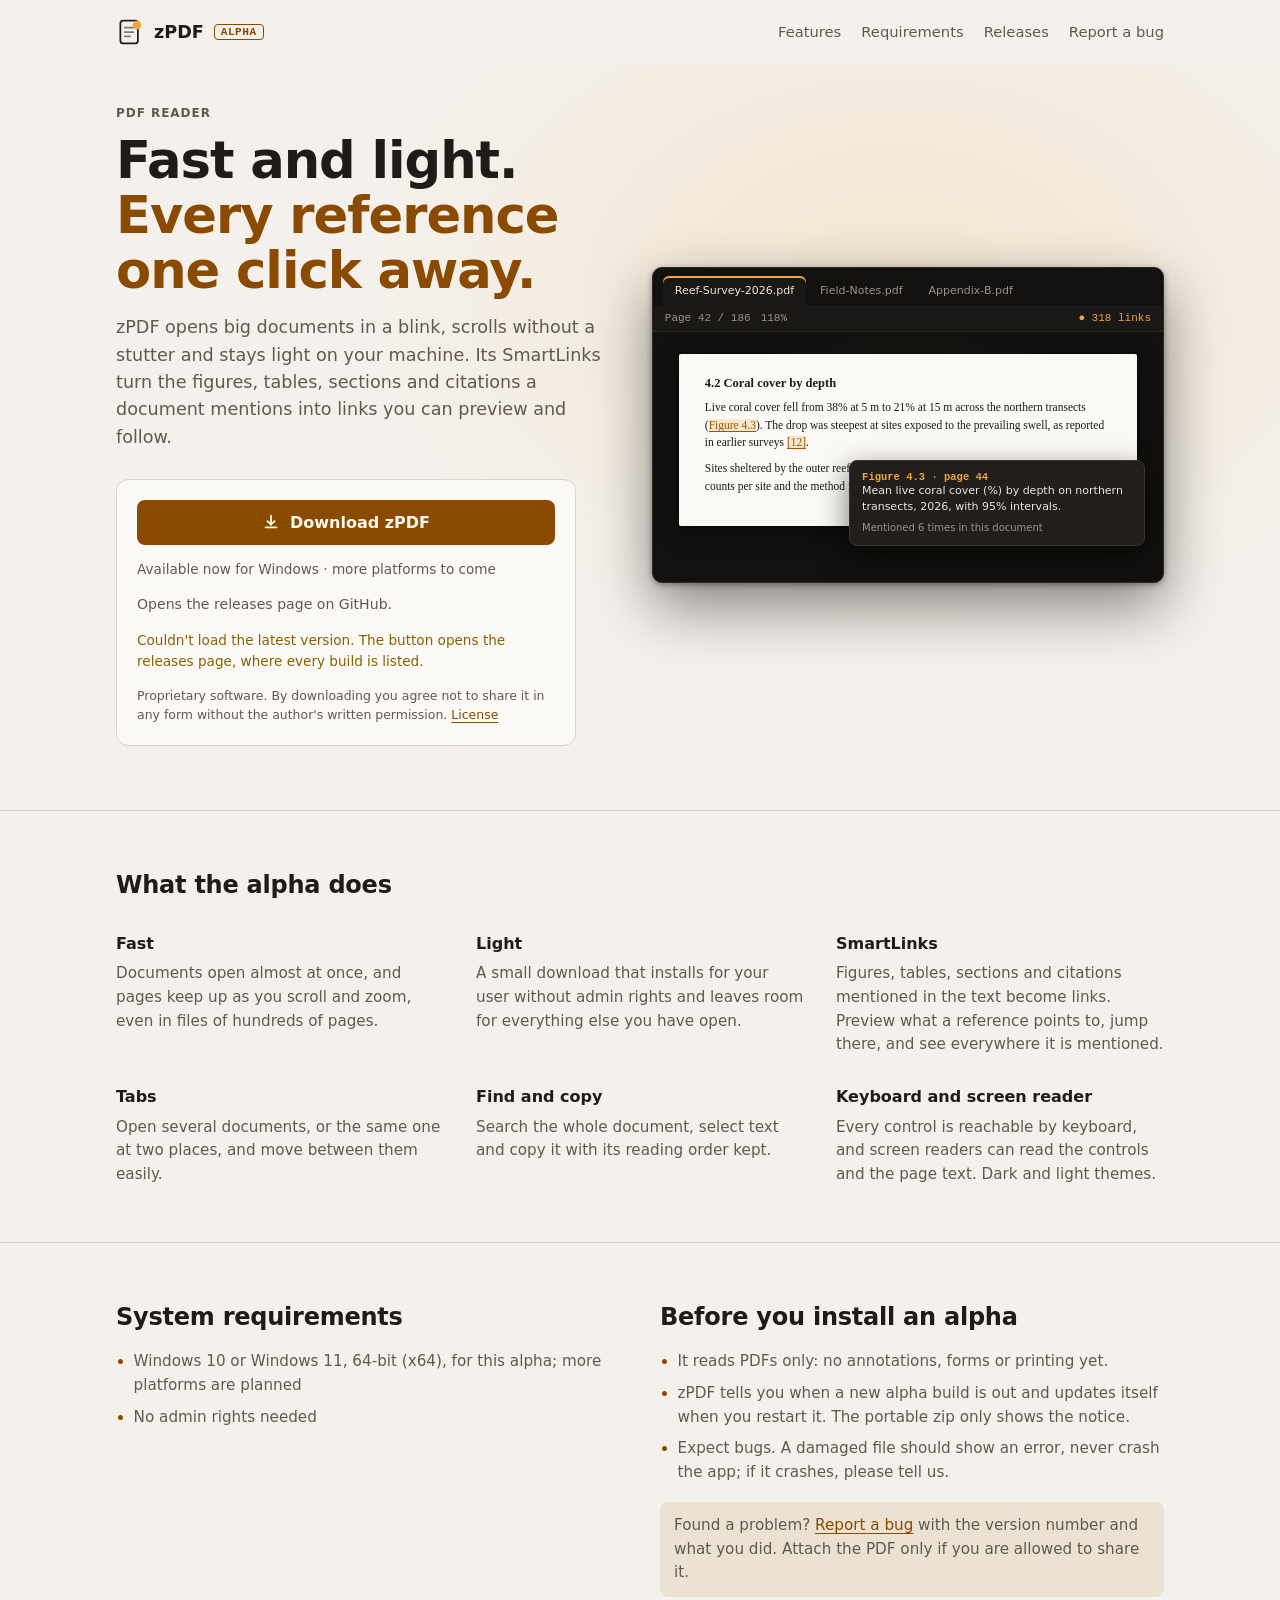
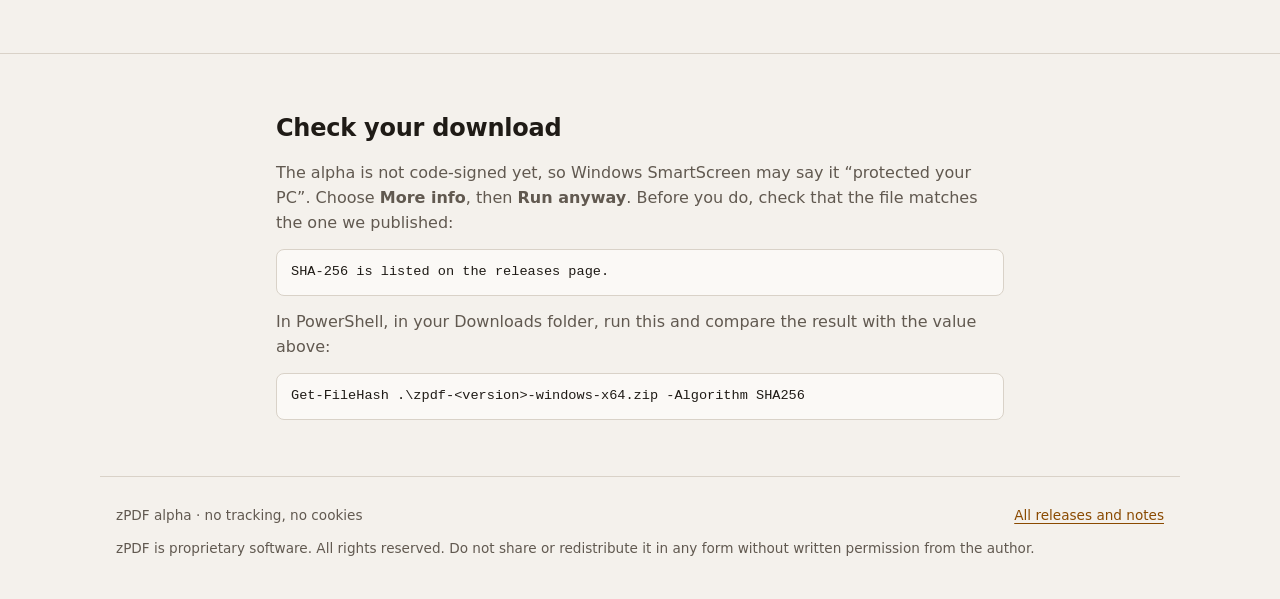
==== index.html @ 21616369 "Deploy site from 5c12f1c88e99c430d25306619b7993c9d563f057" ====
<!doctype html>
<html lang="en">
<head>
<meta charset="utf-8">
<meta name="viewport" content="width=device-width, initial-scale=1, viewport-fit=cover">
<title>zPDF Alpha</title>
<meta name="description" content="zPDF is a fast, lightweight PDF reader with SmartLinks. Download the alpha.">
<meta name="color-scheme" content="dark light">
<meta name="theme-color" content="#121110">
<meta name="referrer" content="strict-origin-when-cross-origin">
<meta http-equiv="Content-Security-Policy" content="default-src 'self'; script-src 'self'; style-src 'self'; img-src 'self' data:; connect-src https://api.github.com; base-uri 'none'; form-action 'none'">
<link rel="icon" href="icon.svg" type="image/svg+xml">
<link rel="stylesheet" href="style.css">
<script type="module" src="main.js"></script>
</head>
<body>

<header>
  <div class="wrap">
    <a class="brand" href="#top">
      <svg viewBox="0 0 32 32" aria-hidden="true"><rect x="5" y="3" width="20" height="26" rx="3" fill="none" stroke="currentColor" stroke-width="2"/><path d="M10 11h10M10 16h10M10 21h6" stroke="currentColor" stroke-width="2" stroke-linecap="round" opacity=".55"/><circle cx="24" cy="8" r="5" fill="#f0a63a"/></svg>
      zPDF <span class="tag">ALPHA</span>
    </a>
    <nav aria-label="Site">
      <a class="hide-sm" href="#features">Features</a>
      <a class="hide-sm" href="#requirements">Requirements</a>
      <a id="nav-releases" href="https://github.com/ahmedzagh-auto/zpdf-releases/releases">Releases</a>
      <a id="nav-bugs" href="https://github.com/ahmedzagh-auto/zpdf-releases/issues/new">Report a bug</a>
    </nav>
  </div>
</header>

<main id="top">
  <div class="hero">
    <div class="wrap">
      <div>
        <p class="eyebrow">PDF reader</p>
        <h1>Fast and light. <em>Every reference one click away.</em></h1>
        <p class="lede">zPDF opens big documents in a blink, scrolls without a stutter and stays light on your machine. Its SmartLinks turn the figures, tables, sections and citations a document mentions into links you can preview and follow.</p>

        <div class="card" id="download" aria-live="polite">
          <a class="btn" id="dl-main" href="https://github.com/ahmedzagh-auto/zpdf-releases/releases">
            <svg viewBox="0 0 20 20" aria-hidden="true"><path d="M10 3v10m0 0-4-4m4 4 4-4M4 16h12" fill="none" stroke="currentColor" stroke-width="2" stroke-linecap="round" stroke-linejoin="round"/></svg>
            <span id="dl-label">Download zPDF</span>
          </a>
          <div class="meta" id="dl-meta"><span>Available now for Windows · more platforms to come</span></div>
          <p class="alt" id="dl-alt">Opens the releases page on GitHub.</p>
          <p class="status" id="dl-status" hidden></p>
          <p class="fine">Proprietary software. By downloading you agree not to share it in any form without the author's written permission. <a href="#license">License</a></p>
        </div>
      </div>

      <div class="shot" role="img" aria-label="The zPDF window showing a research report, with a reference to a figure highlighted and a preview of that figure's caption.">
        <div class="bar"><span class="tab on">Reef-Survey-2026.pdf</span><span class="tab">Field-Notes.pdf</span><span class="tab">Appendix-B.pdf</span></div>
        <div class="tools"><span>Page 42 / 186</span><span>118%</span><span class="pill">● 318 links</span></div>
        <div class="stage">
          <div class="page">
            <p class="ph">4.2 Coral cover by depth</p>
            <p>Live coral cover fell from 38% at 5 m to 21% at 15 m across the northern transects (<span class="ref">Figure 4.3</span>). The drop was steepest at sites exposed to the prevailing swell, as reported in earlier surveys <span class="ref">[12]</span>.</p>
            <p>Sites sheltered by the outer reef kept higher cover at every depth; <span class="ref">Table 4.1</span> lists the counts per site and the method follows <span class="ref">Section 2.4</span>.</p>
          </div>
          <div class="peek" aria-hidden="true">
            <div class="k">Figure 4.3 · page 44</div>
            Mean live coral cover (%) by depth on northern transects, 2026, with 95% intervals.
            <div class="n">Mentioned 6 times in this document</div>
          </div>
        </div>
      </div>
    </div>
  </div>

  <section id="features">
    <div class="wrap">
      <h2>What the alpha does</h2>
      <div class="features">
        <div><h3>Fast</h3><p>Documents open almost at once, and pages keep up as you scroll and zoom, even in files of hundreds of pages.</p></div>
        <div><h3>Light</h3><p>A small download that installs for your user without admin rights and leaves room for everything else you have open.</p></div>
        <div><h3>SmartLinks</h3><p>Figures, tables, sections and citations mentioned in the text become links. Preview what a reference points to, jump there, and see everywhere it is mentioned.</p></div>
        <div><h3>Tabs</h3><p>Open several documents, or the same one at two places, and move between them easily.</p></div>
        <div><h3>Find and copy</h3><p>Search the whole document, select text and copy it with its reading order kept.</p></div>
        <div><h3>Keyboard and screen reader</h3><p>Every control is reachable by keyboard, and screen readers can read the controls and the page text. Dark and light themes.</p></div>
      </div>
    </div>
  </section>

  <section id="requirements">
    <div class="wrap cols">
      <div>
        <h2>System requirements</h2>
        <ul>
          <li>Windows 10 or Windows 11, 64-bit (x64), for this alpha; more platforms are planned</li>
          <li>No admin rights needed</li>
        </ul>
      </div>
      <div>
        <h2>Before you install an alpha</h2>
        <ul>
          <li>It reads PDFs only: no annotations, forms or printing yet.</li>
          <li>zPDF tells you when a new alpha build is out and updates itself when you restart it. The portable zip only shows the notice.</li>
          <li>Expect bugs. A damaged file should show an error, never crash the app; if it crashes, please tell us.</li>
        </ul>
        <p class="note">Found a problem? <a href="https://github.com/ahmedzagh-auto/zpdf-releases/issues/new" class="bug-link">Report a bug</a> with the version number and what you did. Attach the PDF only if you are allowed to share it.</p>
      </div>
    </div>
  </section>

  <section id="verify">
    <div class="wrap verify">
      <h2>Check your download</h2>
      <p>The alpha is not code-signed yet, so Windows SmartScreen may say it “protected your PC”. Choose <b>More info</b>, then <b>Run anyway</b>. Before you do, check that the file matches the one we published:</p>
      <div class="hashrow">
        <div class="code" id="hash" aria-label="SHA-256 of the download">SHA-256 is listed on the releases page.</div>
        <button class="copy" id="copy-hash" type="button" hidden>Copy</button>
      </div>
      <p>In PowerShell, in your Downloads folder, run this and compare the result with the value above:</p>
      <div class="code" id="ps">Get-FileHash .\zpdf-&lt;version&gt;-windows-x64.zip -Algorithm SHA256</div>
    </div>
  </section>
</main>

<footer>
  <div class="wrap">
    <span>zPDF alpha · no tracking, no cookies</span>
    <p class="license" id="license">zPDF is proprietary software. All rights reserved. Do not share or redistribute it in any form without written permission from the author.</p>
    <a id="foot-releases" href="https://github.com/ahmedzagh-auto/zpdf-releases/releases">All releases and notes</a>
  </div>
</footer>
</body>
</html>
---- style.css ----
/* zPDF alpha download page (specs/007-download-site DES-2, DES-3).
   Layout: one column, max 1080px. Hero = pitch + download card beside a drawn reader window; then features, requirements/caveats, verify, footer. Lamplight tokens (design/lamplight-shell.html), dark-first. */
:root {
  --bg: #121110; --surface: #1a1816; --raised: #211e1b; --text: #ece6dd; --muted: #a39a8f;
  --line: #2c2824; --accent: #f0a63a; --accent-ink: #1a1206; --accent-soft: rgba(240,166,58,.14);
  --glow: radial-gradient(ellipse 60% 70% at 70% 30%, rgba(240,166,58,.10), rgba(240,166,58,0) 70%);
  --paper: #fbf9f5; --ink: #1c1b1a; --ink-muted: #5d5a55; --link-on-page: #9a5605;
  --warning: #f2c94c;
  --font-ui: "Segoe UI Variable Text", "Segoe UI", system-ui, -apple-system, sans-serif;
  --font-display: "Segoe UI Variable Display", "Segoe UI", system-ui, -apple-system, sans-serif;
  --font-mono: "Cascadia Mono", "Cascadia Code", Consolas, ui-monospace, monospace;
  --font-page: Cambria, "Source Serif 4", Georgia, serif;
  color-scheme: dark;
}
@media (prefers-color-scheme: light) { :root:not([data-theme="dark"]) {
  --bg: #f4f1ec; --surface: #fbf9f6; --raised: #efebe5; --text: #1f1b16; --muted: #615950;
  --line: #d9d2c8; --accent: #8a4a00; --accent-ink: #fff8ee; --accent-soft: rgba(154,86,5,.10);
  --glow: radial-gradient(ellipse 60% 70% at 70% 30%, rgba(240,166,58,.16), rgba(240,166,58,0) 70%);
  --warning: #8a6100; color-scheme: light;
} }
:root[data-theme="light"] {
  --bg: #f4f1ec; --surface: #fbf9f6; --raised: #efebe5; --text: #1f1b16; --muted: #615950;
  --line: #d9d2c8; --accent: #8a4a00; --accent-ink: #fff8ee; --accent-soft: rgba(154,86,5,.10);
  --glow: radial-gradient(ellipse 60% 70% at 70% 30%, rgba(240,166,58,.16), rgba(240,166,58,0) 70%);
  --warning: #8a6100; color-scheme: light;
}
* { box-sizing: border-box; }
body { margin: 0; background: var(--bg); color: var(--text); font: 16px/1.55 var(--font-ui); }
.wrap { max-width: 1080px; margin: 0 auto; padding-left: max(16px, env(safe-area-inset-left, 0px)); padding-right: max(16px, env(safe-area-inset-right, 0px)); }
a { color: var(--accent); text-underline-offset: 3px; }
:focus-visible { outline: 2px solid var(--accent); outline-offset: 2px; border-radius: 4px; }
h1, h2, h3 { font-family: var(--font-display); text-wrap: balance; margin: 0; }
h2 { font-size: 1.5rem; font-weight: 600; letter-spacing: -.01em; }
h3 { font-size: 1rem; font-weight: 600; }
p { margin: 0; }
.eyebrow { font-size: .75rem; letter-spacing: .08em; text-transform: uppercase; color: var(--muted); font-weight: 600; }

header .wrap { display: flex; align-items: center; justify-content: space-between; gap: 16px; padding-block: 18px; }
.brand { display: flex; align-items: center; gap: 10px; font: 600 1.1rem var(--font-display); color: var(--text); text-decoration: none; }
.brand svg { width: 28px; height: 28px; }
.brand .tag { font: 600 .7rem var(--font-mono); color: var(--accent); border: 1px solid var(--accent); border-radius: 4px; padding: 1px 6px; letter-spacing: .04em; }
nav { display: flex; gap: 20px; font-size: .92rem; }
nav a { color: var(--muted); text-decoration: none; }
nav a:hover { color: var(--text); }

.hero { background: var(--glow); }
.hero .wrap { display: grid; grid-template-columns: minmax(0, 1fr) minmax(0, 1.05fr); gap: 48px; align-items: center; padding-block: 40px 64px; }
.hero h1 { margin-top: 10px; font-size: clamp(2.1rem, 5vw, 3.2rem); line-height: 1.08; font-weight: 600; letter-spacing: -.02em; }
.hero h1 em { font-style: normal; color: var(--accent); }
.lede { margin-top: 16px; font-size: 1.1rem; color: var(--muted); max-width: 34em; }

.card { margin-top: 28px; background: var(--surface); border: 1px solid var(--line); border-radius: 12px; padding: 20px; display: grid; gap: 14px; max-width: 460px; }
.btn { display: inline-flex; align-items: center; justify-content: center; gap: 10px; background: var(--accent); color: var(--accent-ink); font: 600 1rem var(--font-ui); padding: 13px 22px; border-radius: 8px; text-decoration: none; }
.btn:hover { filter: brightness(1.08); }
.btn svg { width: 18px; height: 18px; }
.btn small { font-weight: 400; opacity: .8; }
.meta { display: flex; flex-wrap: wrap; gap: 6px 16px; font-size: .85rem; color: var(--muted); font-variant-numeric: tabular-nums; }
.meta b { color: var(--text); font-weight: 600; }
.alt { font-size: .88rem; color: var(--muted); }
.status { font-size: .85rem; color: var(--warning); }
.fine { font-size: .78rem; color: var(--muted); }
footer .license { flex-basis: 100%; order: 3; margin: 0; }

/* drawn reader window */
.shot { border-radius: 10px; background: #1a1816; border: 1px solid #2c2824; box-shadow: 0 24px 60px rgba(0,0,0,.45), 0 2px 6px rgba(0,0,0,.35); overflow: hidden; font-family: var(--font-ui); max-width: 100%; }
.shot .bar { display: flex; align-items: end; gap: 2px; padding: 8px 10px 0; background: #121110; }
.shot .tab { font-size: 11px; color: #9c9389; padding: 6px 12px; border-radius: 6px 6px 0 0; white-space: nowrap; overflow: hidden; text-overflow: ellipsis; max-width: 40%; }
.shot .tab.on { background: #1a1816; color: #ece6dd; box-shadow: inset 0 2px 0 #f0a63a; }
.shot .tools { display: flex; gap: 10px; align-items: center; padding: 7px 12px; border-bottom: 1px solid #2c2824; font: 11px var(--font-mono); color: #9c9389; }
.shot .tools .pill { margin-left: auto; color: #f0a63a; }
.shot .stage { position: relative; padding: 22px 26px 0; height: 250px; background: #121110 radial-gradient(ellipse 62% 58% at 50% 40%, rgba(240,166,58,.07), rgba(240,166,58,0) 72%); overflow: hidden; }
.page { background: var(--paper); color: var(--ink); border-radius: 2px; padding: 22px 26px; font: 11.5px/1.55 var(--font-page); box-shadow: 0 0 0 1px rgba(0,0,0,.35), 0 6px 22px rgba(0,0,0,.45); }
.page .ph { font: 600 12.5px var(--font-page); margin: 0 0 8px; }
.page p { margin: 0 0 8px; color: var(--ink); }
.page .rid { font-weight: 600; }
.page .ref { color: var(--link-on-page); border-bottom: 1px solid currentColor; background: rgba(240,166,58,.22); }
.peek { position: absolute; right: 18px; top: 128px; width: 58%; background: #211e1b; color: #ece6dd; border: 1px solid #3a342e; border-radius: 8px; padding: 10px 12px; font-size: 11px; line-height: 1.45; box-shadow: 0 10px 30px rgba(0,0,0,.55); }
.peek .k { font: 600 10.5px var(--font-mono); color: #f0a63a; }
.peek .n { color: #9c9389; font-size: 10px; margin-top: 6px; }

section { padding-block: 56px; border-top: 1px solid var(--line); }
.features { display: grid; grid-template-columns: repeat(3, minmax(0, 1fr)); gap: 28px 32px; margin-top: 28px; }
.features div { display: grid; gap: 6px; align-content: start; }
.features p, .cols p, .cols li { color: var(--muted); font-size: .95rem; }

.cols { display: grid; grid-template-columns: minmax(0, 1fr) minmax(0, 1fr); gap: 40px; }
.cols ul { margin: 14px 0 0; padding-left: 1.1em; display: grid; gap: 8px; }
.cols li::marker { color: var(--accent); }
.note { margin-top: 18px; padding: 12px 14px; border-radius: 8px; background: var(--accent-soft); font-size: .9rem; }

.verify { display: grid; gap: 14px; max-width: 760px; }
.verify > p { color: var(--muted); }
.code { position: relative; background: var(--surface); border: 1px solid var(--line); border-radius: 8px; padding: 12px 14px; font: .85rem/1.5 var(--font-mono); overflow-x: auto; white-space: pre; }
.hashrow { display: flex; gap: 10px; align-items: stretch; }
.hashrow .code { flex: 1; min-width: 0; white-space: normal; word-break: break-all; }
.copy { background: var(--raised); color: var(--text); border: 1px solid var(--line); border-radius: 8px; padding: 0 14px; font: 600 .85rem var(--font-ui); cursor: pointer; }
.copy:hover { border-color: var(--accent); }

footer .wrap { display: flex; flex-wrap: wrap; justify-content: space-between; gap: 12px; padding-block: 28px 40px; color: var(--muted); font-size: .85rem; border-top: 1px solid var(--line); }

@media (max-width: 860px) {
  .hero .wrap { grid-template-columns: minmax(0, 1fr); gap: 36px; padding-block: 24px 48px; }
  .features { grid-template-columns: repeat(2, minmax(0, 1fr)); }
  .cols { grid-template-columns: minmax(0, 1fr); }
}
@media (max-width: 520px) {
  nav a.hide-sm { display: none; }
  .features { grid-template-columns: minmax(0, 1fr); }
  .shot .stage { height: 250px; padding: 16px 14px 0; }
  .peek { width: 78%; right: 10px; }
  .hashrow { flex-direction: column; }
  .copy { padding: 10px 14px; }
}
@media (prefers-reduced-motion: no-preference) { .btn { transition: filter .15s; } }
code { font-family: var(--font-mono); font-size: .9em; }
.lost { min-height: 70vh; display: grid; place-content: center; gap: 14px; text-align: center; }
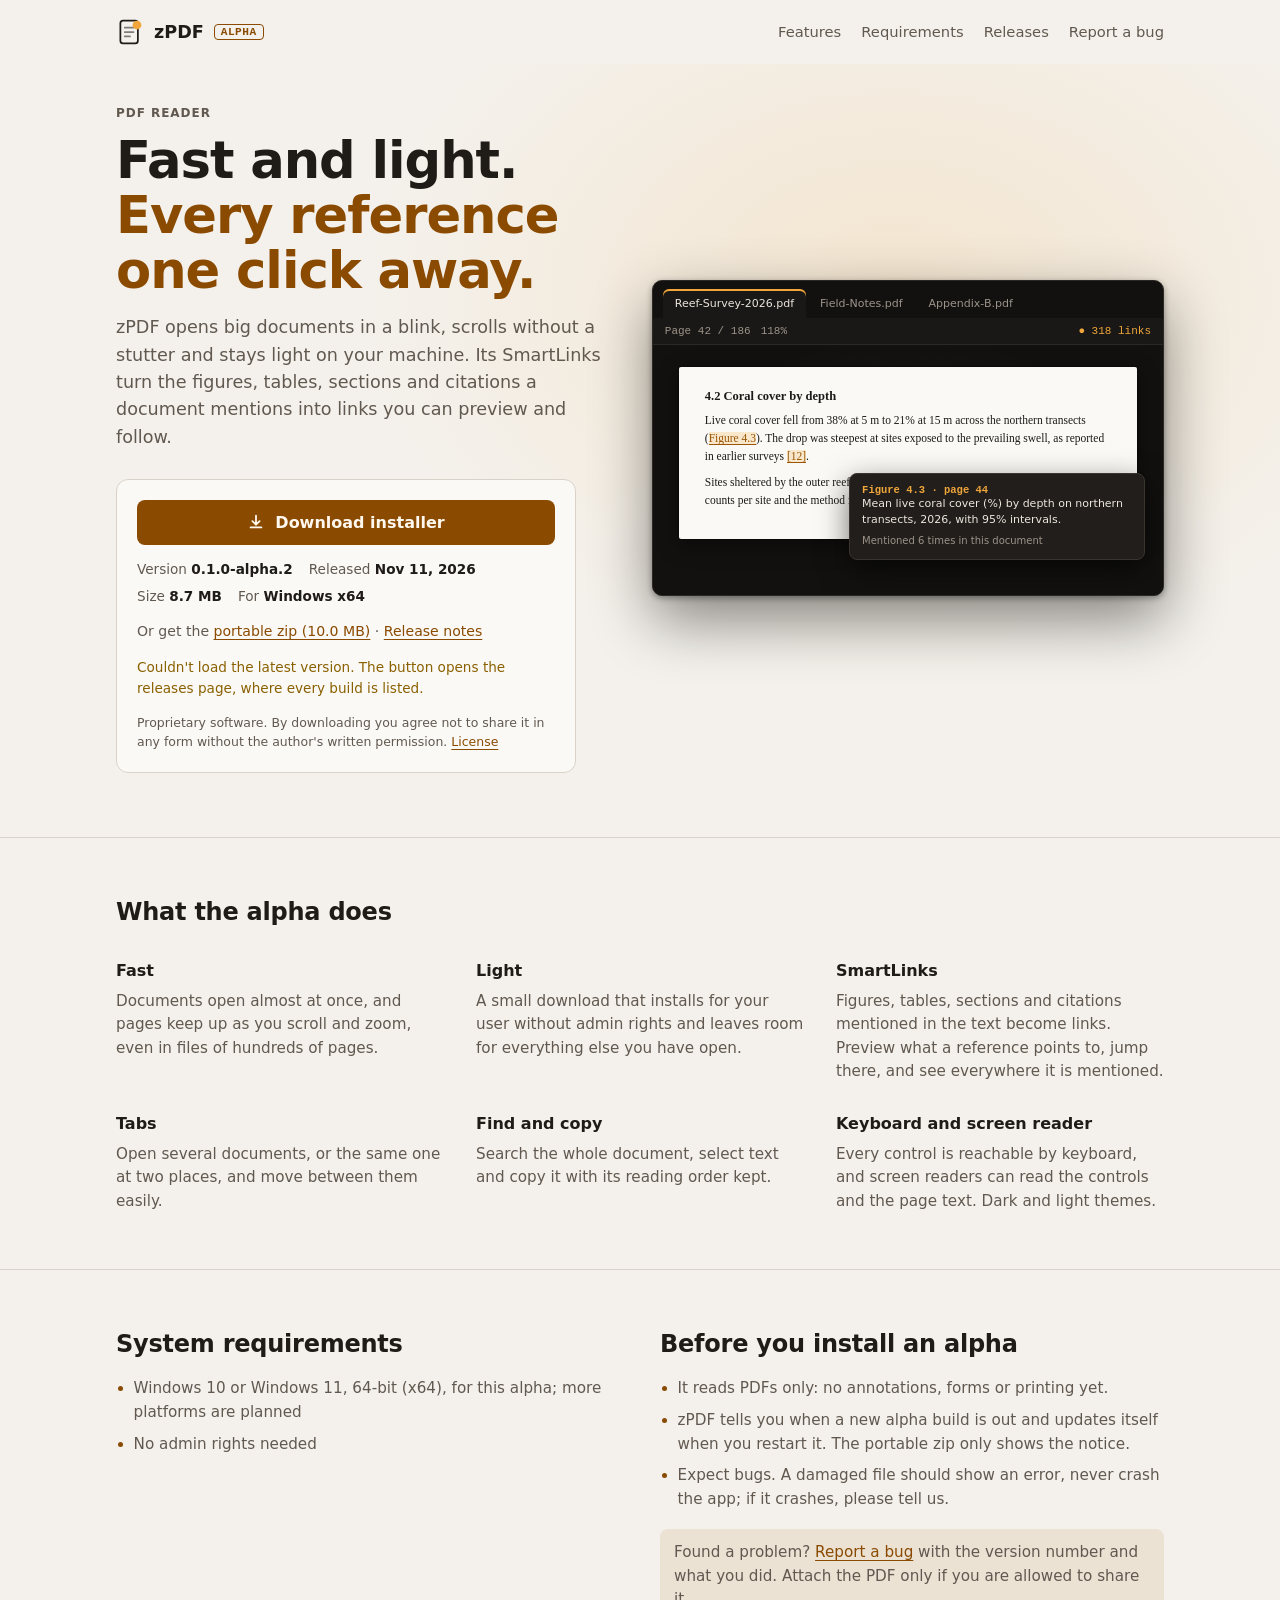
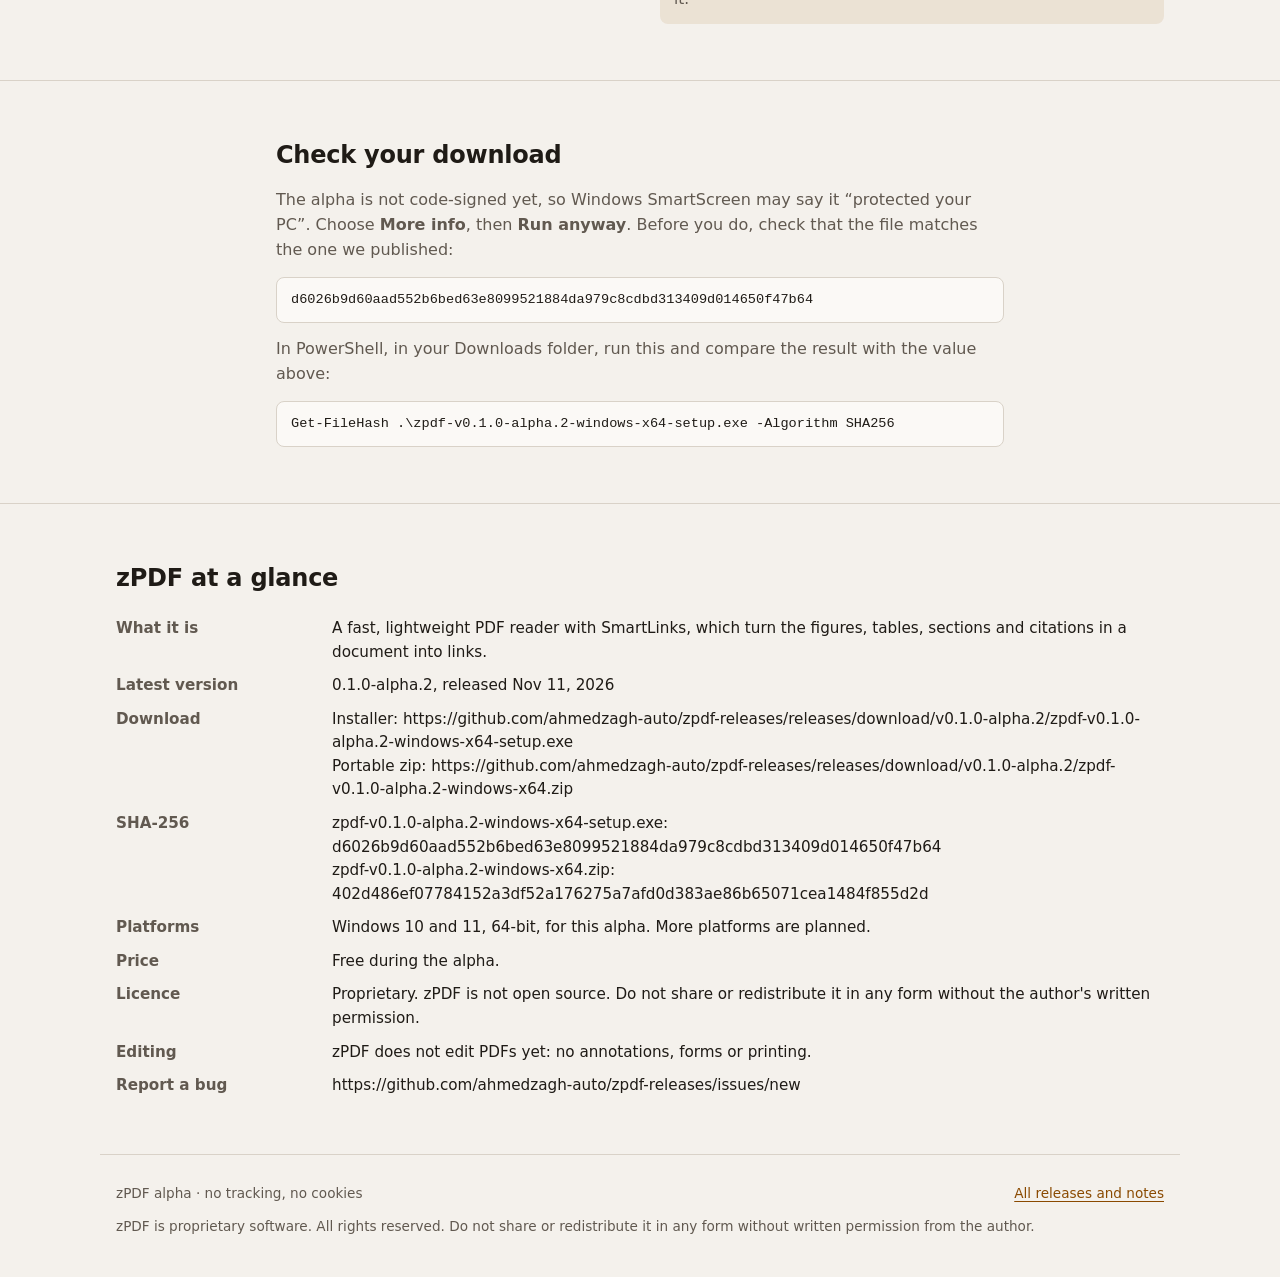
==== commit dcc0c208: "Deploy site from 0d3d9cf (local)" ====
--- a/index.html
+++ b/index.html
@@ -3,15 +3,34 @@
 <head>
 <meta charset="utf-8">
 <meta name="viewport" content="width=device-width, initial-scale=1, viewport-fit=cover">
-<title>zPDF Alpha</title>
-<meta name="description" content="zPDF is a fast, lightweight PDF reader with SmartLinks. Download the alpha.">
+<title>zPDF: fast, lightweight PDF reader with SmartLinks</title>
+<meta name="description" content="zPDF is a fast, lightweight PDF reader. SmartLinks turn the figures, tables, sections and citations in a document into links. Get the free alpha.">
+<link rel="canonical" href="https://ahmedzagh-auto.github.io/zpdf-releases/">
+<meta name="robots" content="index, follow, max-image-preview:large">
+<meta property="og:type" content="website">
+<meta property="og:site_name" content="zPDF">
+<meta property="og:title" content="zPDF: fast, lightweight PDF reader with SmartLinks">
+<meta property="og:description" content="A fast, lightweight PDF reader. SmartLinks turn figures, tables, sections and citations into links. Get the free alpha.">
+<meta property="og:url" content="https://ahmedzagh-auto.github.io/zpdf-releases/">
+<meta property="og:image" content="https://ahmedzagh-auto.github.io/zpdf-releases/og.png">
+<meta property="og:image:width" content="1200">
+<meta property="og:image:height" content="630">
+<meta property="og:image:alt" content="The zPDF window showing a report with a figure reference linked and previewed.">
+<meta name="twitter:card" content="summary_large_image">
+<meta name="twitter:title" content="zPDF: fast, lightweight PDF reader with SmartLinks">
+<meta name="twitter:description" content="A fast, lightweight PDF reader. SmartLinks turn figures, tables, sections and citations into links. Get the free alpha.">
+<meta name="twitter:image" content="https://ahmedzagh-auto.github.io/zpdf-releases/og.png">
+<link rel="alternate" type="text/plain" href="llms.txt" title="zPDF for AI agents">
+<link rel="alternate" type="application/json" href="latest.json" title="Latest zPDF release">
+<!--@verify--><meta name="google-site-verification" content="0RC-YDqw85OQ_-G4wVTKf40ZWj71_0I7wdkeQph9FUw"><!--/@verify-->
 <meta name="color-scheme" content="dark light">
 <meta name="theme-color" content="#121110">
 <meta name="referrer" content="strict-origin-when-cross-origin">
-<meta http-equiv="Content-Security-Policy" content="default-src 'self'; script-src 'self'; style-src 'self'; img-src 'self' data:; connect-src https://api.github.com; base-uri 'none'; form-action 'none'">
+<meta http-equiv="Content-Security-Policy" content="default-src 'self'; script-src 'self'; style-src 'self'; img-src 'self' data:; connect-src 'self' https://api.github.com; base-uri 'none'; form-action 'none'">
 <link rel="icon" href="icon.svg" type="image/svg+xml">
 <link rel="stylesheet" href="style.css">
 <script type="module" src="main.js"></script>
+<!--@ld--><script type="application/ld+json">{"@context":"https://schema.org","@type":"SoftwareApplication","name":"zPDF","description":"A fast, lightweight PDF reader. SmartLinks turn the figures, tables, sections and citations in a document into links.","applicationCategory":"UtilitiesApplication","operatingSystem":"Windows 10, Windows 11","url":"https://ahmedzagh-auto.github.io/zpdf-releases/","license":"https://ahmedzagh-auto.github.io/zpdf-releases/#license","isAccessibleForFree":true,"offers":{"@type":"Offer","price":"0","priceCurrency":"USD"},"softwareVersion":"0.1.0-alpha.2","datePublished":"2026-11-11","downloadUrl":"https://github.com/ahmedzagh-auto/zpdf-releases/releases/download/v0.1.0-alpha.2/zpdf-v0.1.0-alpha.2-windows-x64-setup.exe","fileSize":"8.7 MB","releaseNotes":"https://github.com/ahmedzagh-auto/zpdf-releases/releases/tag/v0.1.0-alpha.2"}</script><!--/@ld-->
 </head>
 <body>
 
@@ -39,12 +58,12 @@
         <p class="lede">zPDF opens big documents in a blink, scrolls without a stutter and stays light on your machine. Its SmartLinks turn the figures, tables, sections and citations a document mentions into links you can preview and follow.</p>
 
         <div class="card" id="download" aria-live="polite">
-          <a class="btn" id="dl-main" href="https://github.com/ahmedzagh-auto/zpdf-releases/releases">
+          <!--@button--><a class="btn" id="dl-main" href="https://github.com/ahmedzagh-auto/zpdf-releases/releases/download/v0.1.0-alpha.2/zpdf-v0.1.0-alpha.2-windows-x64-setup.exe">
             <svg viewBox="0 0 20 20" aria-hidden="true"><path d="M10 3v10m0 0-4-4m4 4 4-4M4 16h12" fill="none" stroke="currentColor" stroke-width="2" stroke-linecap="round" stroke-linejoin="round"/></svg>
-            <span id="dl-label">Download zPDF</span>
-          </a>
-          <div class="meta" id="dl-meta"><span>Available now for Windows · more platforms to come</span></div>
-          <p class="alt" id="dl-alt">Opens the releases page on GitHub.</p>
+            <span id="dl-label">Download installer</span>
+          </a><!--/@button-->
+          <!--@meta--><div class="meta" id="dl-meta"><span>Version <b>0.1.0-alpha.2</b></span><span>Released <b>Nov 11, 2026</b></span><span>Size <b>8.7 MB</b></span><span>For <b>Windows x64</b></span></div>
+          <p class="alt" id="dl-alt">Or get the <a href="https://github.com/ahmedzagh-auto/zpdf-releases/releases/download/v0.1.0-alpha.2/zpdf-v0.1.0-alpha.2-windows-x64.zip">portable zip (10.0 MB)</a> · <a href="https://github.com/ahmedzagh-auto/zpdf-releases/releases/tag/v0.1.0-alpha.2">Release notes</a></p><!--/@meta-->
           <p class="status" id="dl-status" hidden></p>
           <p class="fine">Proprietary software. By downloading you agree not to share it in any form without the author's written permission. <a href="#license">License</a></p>
         </div>
@@ -109,11 +128,27 @@
       <h2>Check your download</h2>
       <p>The alpha is not code-signed yet, so Windows SmartScreen may say it “protected your PC”. Choose <b>More info</b>, then <b>Run anyway</b>. Before you do, check that the file matches the one we published:</p>
       <div class="hashrow">
-        <div class="code" id="hash" aria-label="SHA-256 of the download">SHA-256 is listed on the releases page.</div>
+        <!--@hash--><div class="code" id="hash" aria-label="SHA-256 of the download">d6026b9d60aad552b6bed63e8099521884da979c8cdbd313409d014650f47b64</div><!--/@hash-->
         <button class="copy" id="copy-hash" type="button" hidden>Copy</button>
       </div>
       <p>In PowerShell, in your Downloads folder, run this and compare the result with the value above:</p>
-      <div class="code" id="ps">Get-FileHash .\zpdf-&lt;version&gt;-windows-x64.zip -Algorithm SHA256</div>
+      <!--@ps--><div class="code" id="ps">Get-FileHash .\zpdf-v0.1.0-alpha.2-windows-x64-setup.exe -Algorithm SHA256</div><!--/@ps-->
+    </div>
+  </section>
+  <section id="facts">
+    <div class="wrap">
+      <h2>zPDF at a glance</h2>
+      <!--@facts--><dl class="facts">
+        <dt>What it is</dt><dd>A fast, lightweight PDF reader with SmartLinks, which turn the figures, tables, sections and citations in a document into links.</dd>
+        <dt>Latest version</dt><dd>0.1.0-alpha.2, released Nov 11, 2026</dd>
+        <dt>Download</dt><dd>Installer: https://github.com/ahmedzagh-auto/zpdf-releases/releases/download/v0.1.0-alpha.2/zpdf-v0.1.0-alpha.2-windows-x64-setup.exe<br>Portable zip: https://github.com/ahmedzagh-auto/zpdf-releases/releases/download/v0.1.0-alpha.2/zpdf-v0.1.0-alpha.2-windows-x64.zip</dd>
+        <dt>SHA-256</dt><dd>zpdf-v0.1.0-alpha.2-windows-x64-setup.exe: d6026b9d60aad552b6bed63e8099521884da979c8cdbd313409d014650f47b64<br>zpdf-v0.1.0-alpha.2-windows-x64.zip: 402d486ef07784152a3df52a176275a7afd0d383ae86b65071cea1484f855d2d</dd>
+        <dt>Platforms</dt><dd>Windows 10 and 11, 64-bit, for this alpha. More platforms are planned.</dd>
+        <dt>Price</dt><dd>Free during the alpha.</dd>
+        <dt>Licence</dt><dd>Proprietary. zPDF is not open source. Do not share or redistribute it in any form without the author&#39;s written permission.</dd>
+        <dt>Editing</dt><dd>zPDF does not edit PDFs yet: no annotations, forms or printing.</dd>
+        <dt>Report a bug</dt><dd>https://github.com/ahmedzagh-auto/zpdf-releases/issues/new</dd>
+      </dl><!--/@facts-->
     </div>
   </section>
 </main>
--- a/style.css
+++ b/style.css
@@ -114,3 +114,7 @@
 @media (prefers-reduced-motion: no-preference) { .btn { transition: filter .15s; } }
 code { font-family: var(--font-mono); font-size: .9em; }
 .lost { min-height: 70vh; display: grid; place-content: center; gap: 14px; text-align: center; }
+.facts { display: grid; grid-template-columns: minmax(0, 12rem) minmax(0, 1fr); gap: 10px 24px; margin: 20px 0 0; font-size: .95rem; }
+.facts dt { color: var(--muted); font-weight: 600; }
+.facts dd { margin: 0; overflow-wrap: anywhere; }
+@media (max-width: 520px) { .facts { grid-template-columns: minmax(0, 1fr); gap: 2px; } .facts dd { margin-bottom: 10px; } }
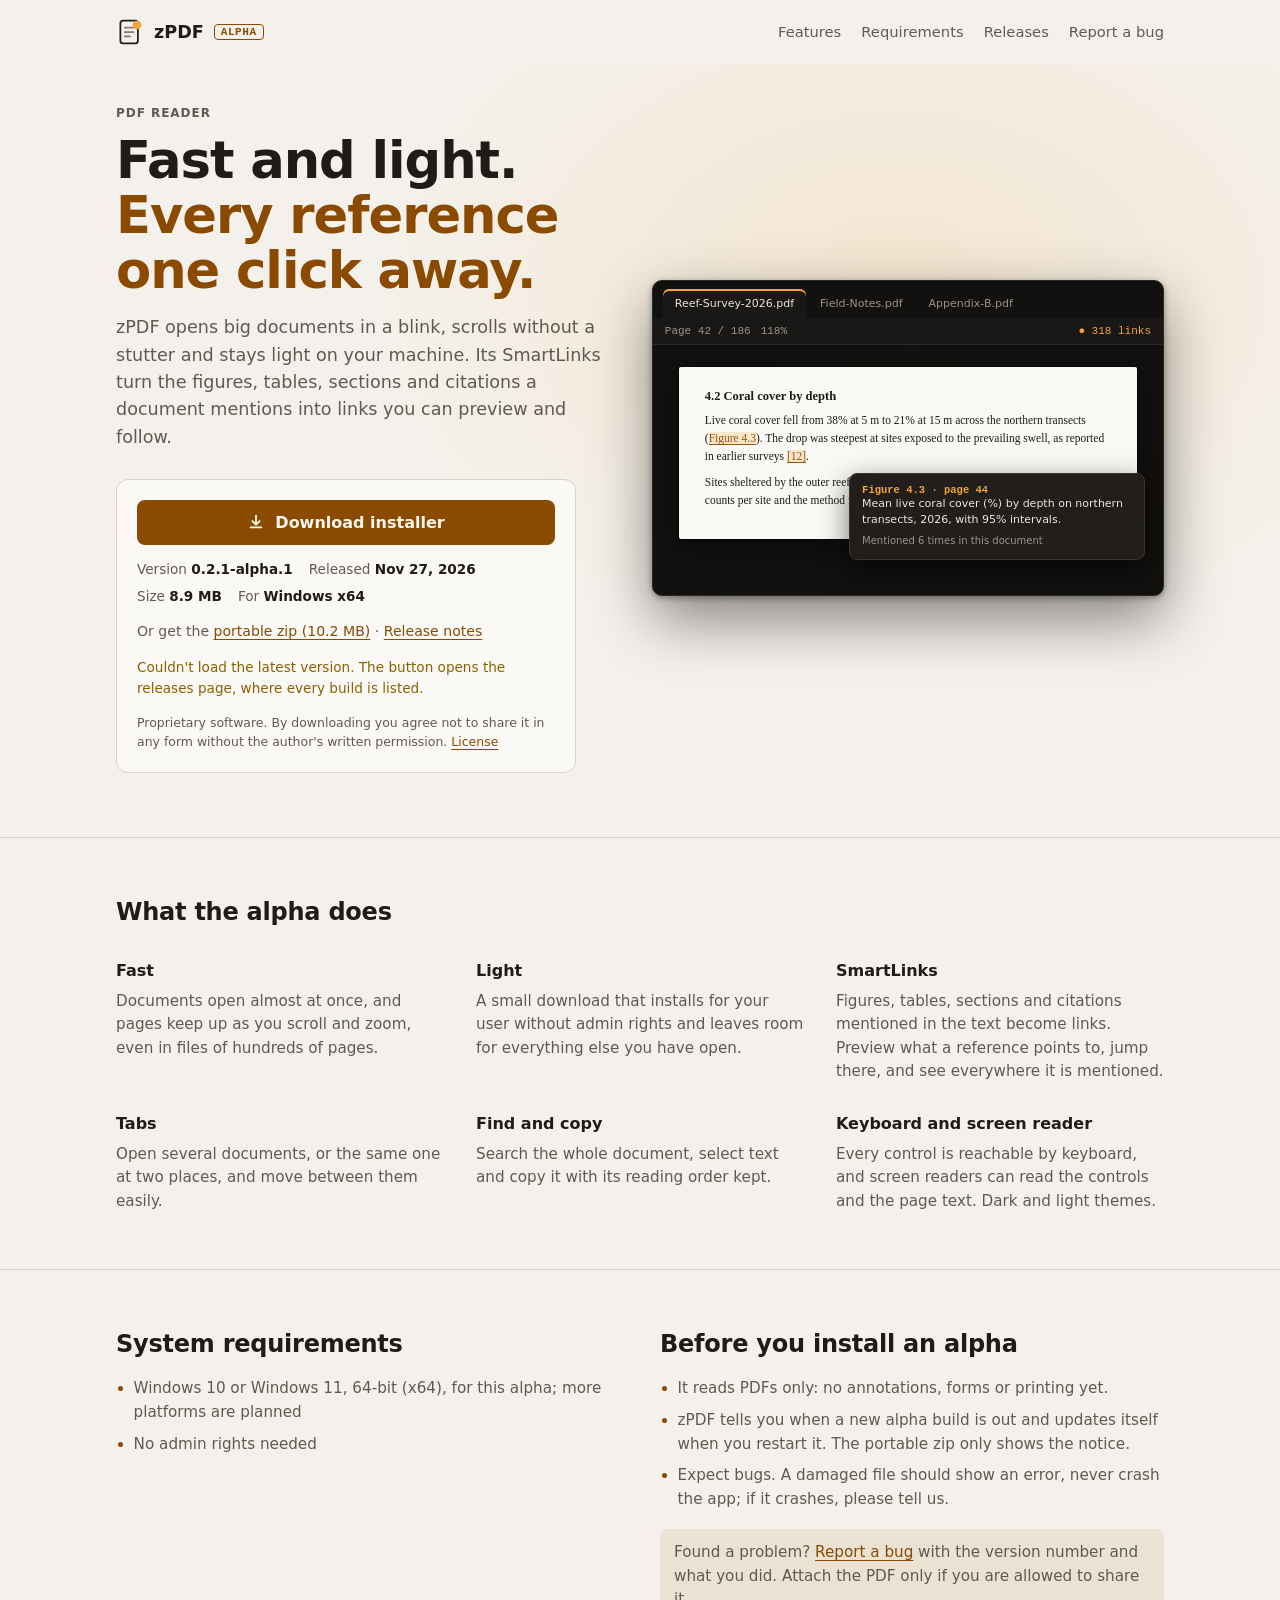
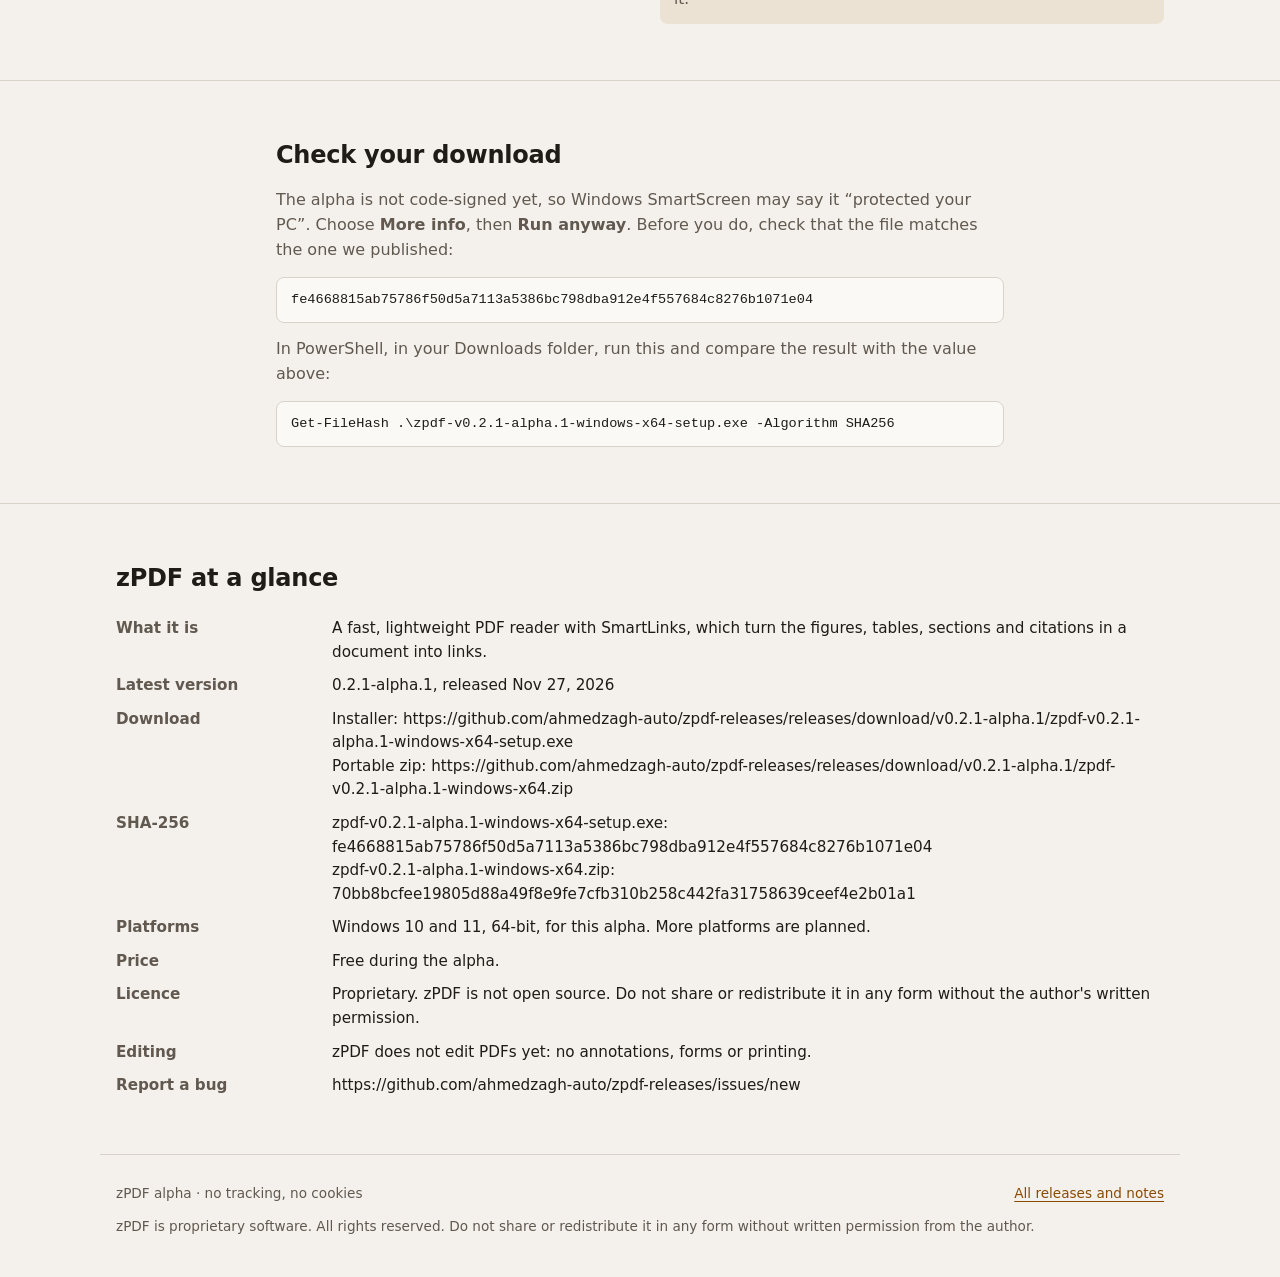
==== commit 554b288b: "Deploy site from 3eab4ba (local)" ====
--- a/index.html
+++ b/index.html
@@ -30,7 +30,7 @@
 <link rel="icon" href="icon.svg" type="image/svg+xml">
 <link rel="stylesheet" href="style.css">
 <script type="module" src="main.js"></script>
-<!--@ld--><script type="application/ld+json">{"@context":"https://schema.org","@type":"SoftwareApplication","name":"zPDF","description":"A fast, lightweight PDF reader. SmartLinks turn the figures, tables, sections and citations in a document into links.","applicationCategory":"UtilitiesApplication","operatingSystem":"Windows 10, Windows 11","url":"https://ahmedzagh-auto.github.io/zpdf-releases/","license":"https://ahmedzagh-auto.github.io/zpdf-releases/#license","isAccessibleForFree":true,"offers":{"@type":"Offer","price":"0","priceCurrency":"USD"},"softwareVersion":"0.1.0-alpha.2","datePublished":"2026-11-11","downloadUrl":"https://github.com/ahmedzagh-auto/zpdf-releases/releases/download/v0.1.0-alpha.2/zpdf-v0.1.0-alpha.2-windows-x64-setup.exe","fileSize":"8.7 MB","releaseNotes":"https://github.com/ahmedzagh-auto/zpdf-releases/releases/tag/v0.1.0-alpha.2"}</script><!--/@ld-->
+<!--@ld--><script type="application/ld+json">{"@context":"https://schema.org","@type":"SoftwareApplication","name":"zPDF","description":"A fast, lightweight PDF reader. SmartLinks turn the figures, tables, sections and citations in a document into links.","applicationCategory":"UtilitiesApplication","operatingSystem":"Windows 10, Windows 11","url":"https://ahmedzagh-auto.github.io/zpdf-releases/","license":"https://ahmedzagh-auto.github.io/zpdf-releases/#license","isAccessibleForFree":true,"offers":{"@type":"Offer","price":"0","priceCurrency":"USD"},"softwareVersion":"0.2.1-alpha.1","datePublished":"2026-11-27","downloadUrl":"https://github.com/ahmedzagh-auto/zpdf-releases/releases/download/v0.2.1-alpha.1/zpdf-v0.2.1-alpha.1-windows-x64-setup.exe","fileSize":"8.9 MB","releaseNotes":"https://github.com/ahmedzagh-auto/zpdf-releases/releases/tag/v0.2.1-alpha.1"}</script><!--/@ld-->
 </head>
 <body>
 
@@ -58,12 +58,12 @@
         <p class="lede">zPDF opens big documents in a blink, scrolls without a stutter and stays light on your machine. Its SmartLinks turn the figures, tables, sections and citations a document mentions into links you can preview and follow.</p>
 
         <div class="card" id="download" aria-live="polite">
-          <!--@button--><a class="btn" id="dl-main" href="https://github.com/ahmedzagh-auto/zpdf-releases/releases/download/v0.1.0-alpha.2/zpdf-v0.1.0-alpha.2-windows-x64-setup.exe">
+          <!--@button--><a class="btn" id="dl-main" href="https://github.com/ahmedzagh-auto/zpdf-releases/releases/download/v0.2.1-alpha.1/zpdf-v0.2.1-alpha.1-windows-x64-setup.exe">
             <svg viewBox="0 0 20 20" aria-hidden="true"><path d="M10 3v10m0 0-4-4m4 4 4-4M4 16h12" fill="none" stroke="currentColor" stroke-width="2" stroke-linecap="round" stroke-linejoin="round"/></svg>
             <span id="dl-label">Download installer</span>
           </a><!--/@button-->
-          <!--@meta--><div class="meta" id="dl-meta"><span>Version <b>0.1.0-alpha.2</b></span><span>Released <b>Nov 11, 2026</b></span><span>Size <b>8.7 MB</b></span><span>For <b>Windows x64</b></span></div>
-          <p class="alt" id="dl-alt">Or get the <a href="https://github.com/ahmedzagh-auto/zpdf-releases/releases/download/v0.1.0-alpha.2/zpdf-v0.1.0-alpha.2-windows-x64.zip">portable zip (10.0 MB)</a> · <a href="https://github.com/ahmedzagh-auto/zpdf-releases/releases/tag/v0.1.0-alpha.2">Release notes</a></p><!--/@meta-->
+          <!--@meta--><div class="meta" id="dl-meta"><span>Version <b>0.2.1-alpha.1</b></span><span>Released <b>Nov 27, 2026</b></span><span>Size <b>8.9 MB</b></span><span>For <b>Windows x64</b></span></div>
+          <p class="alt" id="dl-alt">Or get the <a href="https://github.com/ahmedzagh-auto/zpdf-releases/releases/download/v0.2.1-alpha.1/zpdf-v0.2.1-alpha.1-windows-x64.zip">portable zip (10.2 MB)</a> · <a href="https://github.com/ahmedzagh-auto/zpdf-releases/releases/tag/v0.2.1-alpha.1">Release notes</a></p><!--/@meta-->
           <p class="status" id="dl-status" hidden></p>
           <p class="fine">Proprietary software. By downloading you agree not to share it in any form without the author's written permission. <a href="#license">License</a></p>
         </div>
@@ -128,11 +128,11 @@
       <h2>Check your download</h2>
       <p>The alpha is not code-signed yet, so Windows SmartScreen may say it “protected your PC”. Choose <b>More info</b>, then <b>Run anyway</b>. Before you do, check that the file matches the one we published:</p>
       <div class="hashrow">
-        <!--@hash--><div class="code" id="hash" aria-label="SHA-256 of the download">d6026b9d60aad552b6bed63e8099521884da979c8cdbd313409d014650f47b64</div><!--/@hash-->
+        <!--@hash--><div class="code" id="hash" aria-label="SHA-256 of the download">fe4668815ab75786f50d5a7113a5386bc798dba912e4f557684c8276b1071e04</div><!--/@hash-->
         <button class="copy" id="copy-hash" type="button" hidden>Copy</button>
       </div>
       <p>In PowerShell, in your Downloads folder, run this and compare the result with the value above:</p>
-      <!--@ps--><div class="code" id="ps">Get-FileHash .\zpdf-v0.1.0-alpha.2-windows-x64-setup.exe -Algorithm SHA256</div><!--/@ps-->
+      <!--@ps--><div class="code" id="ps">Get-FileHash .\zpdf-v0.2.1-alpha.1-windows-x64-setup.exe -Algorithm SHA256</div><!--/@ps-->
     </div>
   </section>
   <section id="facts">
@@ -140,9 +140,9 @@
       <h2>zPDF at a glance</h2>
       <!--@facts--><dl class="facts">
         <dt>What it is</dt><dd>A fast, lightweight PDF reader with SmartLinks, which turn the figures, tables, sections and citations in a document into links.</dd>
-        <dt>Latest version</dt><dd>0.1.0-alpha.2, released Nov 11, 2026</dd>
-        <dt>Download</dt><dd>Installer: https://github.com/ahmedzagh-auto/zpdf-releases/releases/download/v0.1.0-alpha.2/zpdf-v0.1.0-alpha.2-windows-x64-setup.exe<br>Portable zip: https://github.com/ahmedzagh-auto/zpdf-releases/releases/download/v0.1.0-alpha.2/zpdf-v0.1.0-alpha.2-windows-x64.zip</dd>
-        <dt>SHA-256</dt><dd>zpdf-v0.1.0-alpha.2-windows-x64-setup.exe: d6026b9d60aad552b6bed63e8099521884da979c8cdbd313409d014650f47b64<br>zpdf-v0.1.0-alpha.2-windows-x64.zip: 402d486ef07784152a3df52a176275a7afd0d383ae86b65071cea1484f855d2d</dd>
+        <dt>Latest version</dt><dd>0.2.1-alpha.1, released Nov 27, 2026</dd>
+        <dt>Download</dt><dd>Installer: https://github.com/ahmedzagh-auto/zpdf-releases/releases/download/v0.2.1-alpha.1/zpdf-v0.2.1-alpha.1-windows-x64-setup.exe<br>Portable zip: https://github.com/ahmedzagh-auto/zpdf-releases/releases/download/v0.2.1-alpha.1/zpdf-v0.2.1-alpha.1-windows-x64.zip</dd>
+        <dt>SHA-256</dt><dd>zpdf-v0.2.1-alpha.1-windows-x64-setup.exe: fe4668815ab75786f50d5a7113a5386bc798dba912e4f557684c8276b1071e04<br>zpdf-v0.2.1-alpha.1-windows-x64.zip: 70bb8bcfee19805d88a49f8e9fe7cfb310b258c442fa31758639ceef4e2b01a1</dd>
         <dt>Platforms</dt><dd>Windows 10 and 11, 64-bit, for this alpha. More platforms are planned.</dd>
         <dt>Price</dt><dd>Free during the alpha.</dd>
         <dt>Licence</dt><dd>Proprietary. zPDF is not open source. Do not share or redistribute it in any form without the author&#39;s written permission.</dd>
